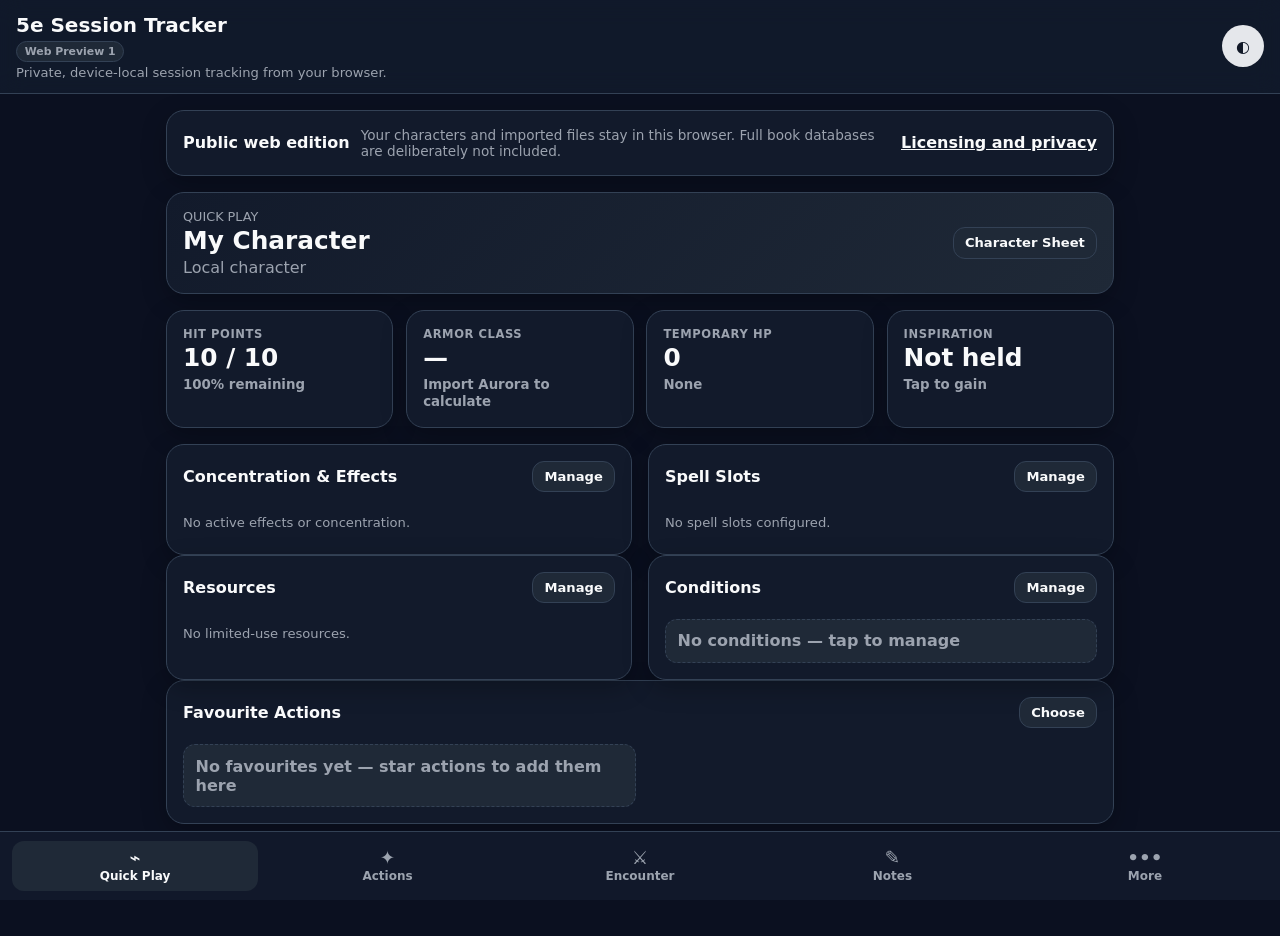
==== index.html @ b3c91546 "First Commit" ====
<!doctype html>
<html lang="en">
<head>
  <meta charset="utf-8" />
  <meta name="viewport" content="width=device-width, initial-scale=1, viewport-fit=cover" />
  <meta name="theme-color" content="#111827" />
  <meta name="robots" content="noindex, nofollow, noarchive" />
  <meta name="googlebot" content="noindex, nofollow, noarchive" />
  <meta name="apple-mobile-web-app-capable" content="yes" />
  <meta name="apple-mobile-web-app-status-bar-style" content="black-translucent" />
  <meta name="apple-mobile-web-app-title" content="5e Tracker" />
  <title>5e Session Tracker — Web Edition</title>
  <link rel="manifest" href="manifest.webmanifest" />
  <link rel="icon" href="icon.svg" type="image/svg+xml" />
  <link rel="apple-touch-icon" href="icon-180.png" />
  <link rel="stylesheet" href="styles.css" />
</head>
<body>
  <header class="app-header">
    <div>
      <h1>5e Session Tracker</h1>
      <div id="appVersionBadge" class="app-version-badge">Web Preview 1</div>
      <p class="sub">Private, device-local session tracking from your browser.</p>
    </div>
    <button id="themeBtn" class="icon-btn" aria-label="Toggle theme">◐</button>
  </header>

  <main>
    <section class="card public-edition-notice">
      <strong>Public web edition</strong>
      <span>Your characters and imported files stay in this browser. Full book databases are deliberately not included.</span>
      <a href="LEGAL.html">Licensing and privacy</a>
    </section>
    <div id="quickPlayPage" class="app-page">
      <section class="card quick-play-hero">
        <div>
          <div class="muted small">QUICK PLAY</div>
          <h2 id="quickPlayName">Character</h2>
          <div id="quickPlayMeta" class="muted"></div>
        </div>
        <button id="quickPlayCharacterBtn" class="secondary small-btn" type="button">Character Sheet</button>
      </section>

      <section class="quick-play-vitals">
        <button id="quickPlayHp" class="card quick-play-tile" type="button"></button>
        <button id="quickPlayAc" class="card quick-play-tile" type="button"></button>
        <button id="quickPlayTempHp" class="card quick-play-tile" type="button"></button>
        <button id="quickPlayInspiration" class="card quick-play-tile" type="button"></button>
      </section>

      <section class="grid two quick-play-grid">
        <article class="card quick-play-panel">
          <div class="card-head"><h2>Concentration & Effects</h2><button class="secondary small-btn" data-quick-tab="effects" type="button">Manage</button></div>
          <div id="quickPlayEffects"></div>
        </article>
        <article class="card quick-play-panel">
          <div class="card-head"><h2>Spell Slots</h2><button class="secondary small-btn" data-quick-tab="character" type="button">Manage</button></div>
          <div id="quickPlaySlots" class="quick-play-slot-list"></div>
        </article>
      </section>

      <section class="grid two quick-play-grid">
        <article class="card quick-play-panel">
          <div class="card-head"><h2>Resources</h2><button class="secondary small-btn" data-quick-tab="character" type="button">Manage</button></div>
          <div id="quickPlayResources" class="quick-play-list"></div>
        </article>
        <article class="card quick-play-panel">
          <div class="card-head"><h2>Conditions</h2><button class="secondary small-btn" data-quick-tab="effects" type="button">Manage</button></div>
          <div id="quickPlayConditions" class="quick-play-list"></div>
        </article>
      </section>

      <section class="card quick-play-panel">
        <div class="card-head"><h2>Favourite Actions</h2><button class="secondary small-btn" data-quick-tab="actions" type="button">Choose</button></div>
        <div id="quickPlayFavourites" class="quick-play-favourites"></div>
      </section>
    </div>

    <div id="characterPage" class="app-page hidden">
    <section class="card character-bar">
      <div class="row gap">
        <select id="characterSelect" aria-label="Character"></select>
        <button id="newCharacterBtn">+ Character</button>
        <button id="renameCharacterBtn" class="secondary">Rename</button>
        <button id="deleteCharacterBtn" class="danger ghost">Delete</button>
        <label class="button-like secondary">
          Import Aurora
          <input id="auroraImportInput" type="file" accept=".dnd5e,application/xml,text/xml" hidden />
        </label>
      </div>
    </section>

    <section id="auroraProfileCard" class="card hidden">
      <div class="card-head aurora-card-head">
        <div>
          <h2>Aurora Character</h2>
          <div id="auroraImportMeta" class="muted small"></div>
        </div>
        <div class="row gap wrap aurora-sync-actions">
          <span class="pill">Imported</span>
          <button id="saveAuroraBtn" type="button" class="primary small-btn">Save to Aurora</button>
        </div>
      </div>
      <div id="auroraSummary" class="aurora-summary"></div>
      <details class="aurora-details">
        <summary>Abilities & Spellcasting</summary>
        <div id="auroraAbilities" class="ability-grid top-space"></div>
        <div id="auroraSpellcasting" class="top-space"></div>
      </details>
      <details class="aurora-details">
        <summary>Spell Preparation</summary>
        <div class="row gap wrap top-space preparation-toolbar">
          <div id="preparedSpellMeta" class="muted small grow"></div>
          <button id="resetPreparedBtn" type="button" class="secondary small-btn">Reset to Aurora</button>
        </div>
        <div id="auroraSpells" class="spell-list top-space"></div>
      </details>
    </section>

    <section class="grid two">
      <article class="card">
        <div class="card-head">
          <h2>Hit Points</h2>
          <span id="hpPercent" class="pill"></span>
        </div>
        <div class="hp-display">
          <button class="big-step danger" data-hp="-1">−</button>
          <div>
            <div class="big-number"><span id="currentHp">0</span><span class="slash">/</span><span id="maxHp">0</span></div>
            <div class="muted">Current / Maximum</div>
          </div>
          <button class="big-step heal" data-hp="1">+</button>
        </div>

        <div class="row gap wrap">
          <label class="field compact">
            <span>Change</span>
            <input id="hpDelta" type="number" inputmode="numeric" value="1" min="0" />
          </label>
          <button id="damageBtn" class="danger">Damage</button>
          <button id="healBtn" class="heal">Heal</button>
        </div>

        <div class="row gap wrap top-space">
          <label class="field">
            <span>Max HP</span>
            <input id="maxHpInput" type="number" inputmode="numeric" min="1" />
          </label>
          <label class="field">
            <span>Temp HP</span>
            <input id="tempHpInput" type="number" inputmode="numeric" min="0" />
          </label>
        </div>
      </article>

      <article class="card">
        <div class="card-head">
          <h2>Quick Status</h2>
        </div>
        <div id="characterArmorClass" class="live-ac-card"></div>
        <label class="toggle-row top-space">
          <span>Inspiration</span>
          <input id="inspiration" type="checkbox" />
        </label>
        <div id="characterEffectsSummary" class="compact-effects-summary top-space"></div>

        <div class="death-saves">
          <div>
            <strong>Death Saves</strong>
            <div class="muted small">Tap circles to toggle</div>
          </div>
          <div class="save-line">
            <span>Success</span>
            <div id="deathSuccesses" class="dots"></div>
          </div>
          <div class="save-line">
            <span>Failure</span>
            <div id="deathFailures" class="dots"></div>
          </div>
          <button id="resetDeathBtn" class="secondary full">Reset Death Saves</button>
        </div>
      </article>
    </section>

    <section class="card">
      <div class="card-head">
        <h2>Spell Slots</h2>
        <button id="resetSlotsBtn" class="secondary small-btn">Restore All</button>
      </div>
      <div id="spellSlots" class="slot-grid"></div>
    </section>

    <section class="grid two">
      <article class="card">
        <div class="card-head">
          <h2>Hit Dice</h2>
          <button id="addHitDieBtn" class="secondary small-btn">+ Die Type</button>
        </div>
        <div id="hitDiceList" class="stack"></div>
      </article>

      <article class="card">
        <div class="card-head">
          <div>
            <h2>Currency</h2>
            <div id="currencySyncStatus" class="muted small"></div>
          </div>
          <button id="resetCurrencyBtn" type="button" class="secondary small-btn hidden">Reset to Aurora</button>
        </div>
        <div class="currency-grid">
          <label class="field"><span>CP</span><input data-currency="cp" type="number" inputmode="numeric" /></label>
          <label class="field"><span>SP</span><input data-currency="sp" type="number" inputmode="numeric" /></label>
          <label class="field"><span>EP</span><input data-currency="ep" type="number" inputmode="numeric" /></label>
          <label class="field"><span>GP</span><input data-currency="gp" type="number" inputmode="numeric" /></label>
          <label class="field"><span>PP</span><input data-currency="pp" type="number" inputmode="numeric" /></label>
        </div>
      </article>
    </section>

    <section class="card">
      <div class="card-head">
        <h2>Resources</h2>
        <button id="addResourceBtn" class="secondary small-btn">+ Resource</button>
      </div>
      <div id="resourceList" class="stack"></div>
    </section>

    <section class="card">
      <div class="card-head">
        <h2>Rest</h2>
      </div>
      <div class="row gap wrap">
        <button id="shortRestBtn" class="secondary grow">Short Rest</button>
        <button id="longRestBtn" class="primary grow">Long Rest</button>
      </div>
      <p class="muted small top-space">Uses 2024 rest rules. Short Rest restores eligible features and Warlock Pact Magic slots; Long Rest restores HP, Hit Dice, spell slots, and rest-based resources.</p>
    </section>
    </div>



    <div id="actionsPage" class="app-page hidden">
      <section class="card actions-overview-card">
        <div class="card-head actions-page-head">
          <div>
            <h2>Possible Actions</h2>
            <div id="actionsCharacterMeta" class="muted small"></div>
          </div>
          <div class="actions-counts">
            <span id="actionsActionCount" class="pill">0 Actions</span>
            <span id="actionsBonusCount" class="pill">0 Bonus</span>
            <span id="actionsReactionCount" class="pill">0 Reactions</span>
          </div>
        </div>
        <div id="actionsTurnContext" class="actions-turn-context hidden"></div>
        <div id="actionsArmorClass" class="live-ac-strip top-space"></div>
        <div id="actionsEffectsSummary" class="compact-effects-summary top-space"></div>
        <p class="muted small top-space">Character-specific options are shown first. Tap anything for details.</p>
      </section>
      <div id="actionsList" class="actions-sections"></div>
    </div>


    <div id="effectsPage" class="app-page hidden">
      <section class="card effects-overview-card">
        <div class="card-head effects-page-head">
          <div>
            <h2>Conditions & Active Effects</h2>
            <div id="effectsCharacterMeta" class="muted small"></div>
          </div>
          <div class="row gap wrap">
            <button id="addConditionBtn" class="primary small-btn" type="button">+ Condition</button>
            <button id="addCustomEffectBtn" class="secondary small-btn" type="button">+ Custom Effect</button>
          </div>
        </div>
        <div id="effectsArmorClass" class="live-ac-strip"></div>
        <div class="effects-summary-row top-space">
          <span id="effectsConditionCount" class="pill">0 conditions</span>
          <span id="effectsActiveCount" class="pill">0 effects</span>
          <span id="effectsConcentration" class="pill">No concentration</span>
        </div>
        <p class="muted small top-space">Supported spells and free casts can add effects automatically. Encounter turns can expire short timed effects such as Shield.</p>
      </section>

      <section class="card">
        <div class="card-head"><h2>Conditions</h2><span class="muted small">Tap for rules</span></div>
        <div id="conditionsList" class="effects-list"></div>
      </section>

      <section class="card">
        <div class="card-head"><h2>Active Effects & Buffs</h2><span class="muted small">Concentration, spell effects and custom reminders</span></div>
        <div id="activeEffectsList" class="effects-list"></div>
      </section>
    </div>

    <div id="inventoryPage" class="app-page hidden">
      <section class="card">
        <div class="card-head inventory-page-head">
          <div>
            <h2>Inventory</h2>
            <div id="inventoryCharacterMeta" class="muted small"></div>
          </div>
          <div class="row gap wrap">
            <button id="addInventoryItemBtn" class="primary small-btn" type="button">+ Add Item</button>
            <button id="resetInventoryBtn" class="secondary small-btn" type="button">Reset to Aurora</button>
            <button id="inventorySaveAuroraBtn" class="primary small-btn" type="button">Save to Aurora</button>
          </div>
        </div>
        <div class="inventory-toolbar">
          <label class="field grow">
            <span>Search carried items</span>
            <input id="inventoryFilter" type="search" placeholder="Search inventory..." autocomplete="off" />
          </label>
          <label class="field inventory-sort-field">
            <span>Sort</span>
            <select id="inventorySort">
              <option value="category">Category</option>
              <option value="name">Name</option>
              <option value="equipped">Equipped first</option>
            </select>
          </label>
        </div>
        <div class="inventory-summary top-space">
          <span id="inventoryItemCount" class="pill">0 items</span>
          <span id="inventoryWeight" class="pill">0 lb.</span>
          <span id="inventoryAttunement" class="pill">Attuned 0 / 3</span>
          <span id="inventorySyncStatus" class="muted small"></span>
        </div>
      </section>

      <section class="card">
        <div id="inventoryList" class="inventory-list"></div>
      </section>
    </div>


    <div id="companionsPage" class="app-page hidden">
      <section class="card">
        <div class="card-head companion-page-head">
          <div>
            <h2>Companions & Minions</h2>
            <div id="companionOwnerMeta" class="muted small"></div>
          </div>
          <button id="addCompanionBtn" class="primary small-btn" type="button">+ Add Companion</button>
        </div>
        <div id="companionSuggestions" class="companion-suggestions top-space"></div>
      </section>

      <section class="card">
        <div class="card-head">
          <div>
            <h2>Active Companions</h2>
            <div class="muted small">HP is tracked directly because these creatures belong to you.</div>
          </div>
          <span id="companionCount" class="pill">0</span>
        </div>
        <div id="companionList" class="companion-list"></div>
      </section>
    </div>


    <div id="notesPage" class="app-page hidden">
      <section class="card">
        <div class="card-head notes-page-head">
          <div>
            <h2>Character Notes</h2>
            <div id="notesCharacterMeta" class="muted small"></div>
          </div>
          <div class="row gap wrap">
            <button id="addJournalNoteBtn" class="primary small-btn" type="button">+ Add Note</button>
            <button id="resetJournalNotesBtn" class="secondary small-btn" type="button">Reset to Aurora</button>
            <button id="notesSaveAuroraBtn" class="primary small-btn" type="button">Save to Aurora</button>
          </div>
        </div>
        <div class="notes-toolbar top-space">
          <label class="field grow">
            <span>Search notes</span>
            <input id="journalNoteSearch" type="search" placeholder="Person, location, clue, tag..." autocomplete="off" />
          </label>
          <label class="field notes-filter-field">
            <span>Show</span>
            <select id="journalNoteFilter">
              <option value="all">All notes</option>
              <option value="identity">People / Identities</option>
              <option value="impersonate">Can Impersonate</option>
              <option value="npc">NPCs</option>
              <option value="location">Locations</option>
              <option value="quest">Quests</option>
              <option value="clue">Clues</option>
              <option value="general">General</option>
            </select>
          </label>
        </div>
        <div class="notes-summary top-space">
          <span id="journalNoteCount" class="pill">0 notes</span>
          <span id="identityNoteCount" class="pill">0 identities</span>
          <span id="impersonationNoteCount" class="pill">0 impersonations</span>
          <span id="notesSyncStatus" class="muted small"></span>
        </div>
      </section>

      <section class="card">
        <div id="journalNotesList" class="journal-notes-list"></div>
      </section>
    </div>

    <div id="encounterPage" class="app-page hidden">

        <section class="card" id="encounterRosterPickerCard">
          <div class="card-head">
            <div>
              <h2>Add Combatant</h2>
              <p class="muted small">Choose one of your imported Aurora characters or created companions.</p>
            </div>
          </div>
          <div class="row gap wrap encounter-picker-row">
            <select id="encounterRosterSelect" class="grow">
              <option value="">Select character or companion…</option>
            </select>
            <button id="encounterRosterAddBtn" type="button">Add</button>
          </div>
          <p id="encounterRosterHint" class="muted small top-space"></p>
        </section>

      <section class="card encounter-toolbar">
        <div class="encounter-topline">
          <div>
            <div class="muted small">ROUND</div>
            <div id="encounterRound" class="round-number">1</div>
          </div>
          <div class="encounter-current grow">
            <div class="muted small">CURRENT TURN</div>
            <div id="encounterCurrentName" class="current-turn-name">No combatants</div>
          </div>
        </div>

        <div class="row gap wrap top-space">
          <button id="previousTurnBtn" class="secondary grow">← Previous</button>
          <button id="nextTurnBtn" class="grow">Next Turn →</button>
        </div>

        <div class="row gap wrap top-space">
          <button id="addCombatantBtn" class="secondary grow">+ Manual Combatant</button>
          <button id="restartEncounterBtn" class="secondary">Restart Round</button>
          <button id="clearEncounterBtn" class="danger ghost">Clear</button>
        </div>
      </section>

      <section class="card">
        <div class="card-head">
          <div>
            <h2>Initiative</h2>
            <div class="muted small">Player view — tracks initiative and observed damage, not hidden HP.</div>
          </div>
          <span id="combatantCount" class="pill">0</span>
        </div>
        <div id="encounterList" class="encounter-list"></div>
      </section>
    </div>
  </main>

  <nav class="bottom-nav" aria-label="App sections">
    <button id="quickPlayTabBtn" class="nav-tab active" type="button">
      <span class="nav-icon">⌁</span>
      <span>Quick Play</span>
    </button>

    <button id="actionsTabBtn" class="nav-tab" type="button">
      <span class="nav-icon">✦</span>
      <span>Actions</span>
    </button>
    <button id="encounterTabBtn" class="nav-tab" type="button">
      <span class="nav-icon">⚔</span>
      <span>Encounter</span>
    </button>
    <button id="notesTabBtn" class="nav-tab" type="button">
      <span class="nav-icon">✎</span>
      <span>Notes</span>
    </button>
    <button id="moreTabBtn" class="nav-tab" type="button" aria-haspopup="dialog">
      <span class="nav-icon">•••</span>
      <span>More</span>
      <span id="moreTabBadge" class="nav-badge hidden"></span>
    </button>
  </nav>

  <dialog id="moreMenuDialog" class="more-menu-dialog">
    <div class="more-menu-head"><div><h3>More</h3><div class="muted small">Character tools and supporting pages</div></div><button id="closeMoreMenuBtn" class="secondary" type="button">Close</button></div>
    <div class="more-menu-grid top-space">
      <button class="more-menu-item" data-more-tab="character" type="button"><span class="more-menu-icon">◈</span><span><strong>Character</strong><small>HP, slots, resources and rests</small></span></button>
      <button class="more-menu-item" data-more-tab="effects" type="button"><span class="more-menu-icon">◎</span><span><strong>Effects</strong><small id="moreEffectsMeta">Conditions and active effects</small></span></button>
      <button class="more-menu-item" data-more-tab="inventory" type="button"><span class="more-menu-icon">▣</span><span><strong>Inventory</strong><small>Equipment and Aurora items</small></span></button>
      <button class="more-menu-item" data-more-tab="companions" type="button"><span class="more-menu-icon">◆</span><span><strong>Companions</strong><small id="moreCompanionsMeta">Familiars, minions and pets</small></span></button>
    </div>
  </dialog>


  <dialog id="addItemDialog" class="inventory-dialog">
    <div class="inventory-dialog-head">
      <div>
        <h3>Add Item</h3>
        <div class="muted small">The public edition does not bundle the full equipment catalogue. Imported character items remain available.</div>
      </div>
      <button id="closeAddItemBtn" class="secondary" type="button">Close</button>
    </div>
    <label class="field top-space">
      <span>Search</span>
      <input id="addItemSearch" type="search" placeholder="Dagger, potion, bag of holding..." autocomplete="off" />
    </label>
    <div class="row gap wrap top-space">
      <label class="field compact"><span>Quantity</span><input id="addItemQuantity" type="number" min="1" max="99" value="1" /></label>
      <label class="field"><span>Type</span><select id="addItemTypeFilter"><option value="all">All</option><option value="Weapon">Weapons</option><option value="Armor">Armor</option><option value="Item">Gear</option><option value="Magic Item">Magic Items</option></select></label>
    </div>
    <div id="addItemResults" class="item-search-results top-space"></div>
  </dialog>

  <dialog id="itemDetailDialog" class="inventory-detail-dialog">
    <div class="inventory-dialog-head">
      <div>
        <h3 id="itemDetailName">Item</h3>
        <div id="itemDetailSource" class="muted small"></div>
      </div>
      <button id="closeItemDetailBtn" class="secondary" type="button">Close</button>
    </div>
    <div id="itemDetailMeta" class="spell-meta"></div>
    <div id="itemDetailDescription" class="resource-description"></div>
    <div id="itemDetailMods" class="top-space"></div>
  </dialog>

  <dialog id="manageItemDialog" class="inventory-dialog">
    <div class="inventory-dialog-head">
      <div>
        <h3 id="manageItemName">Manage Item</h3>
        <div id="manageItemSub" class="muted small"></div>
      </div>
      <button id="closeManageItemBtn" class="secondary" type="button">Close</button>
    </div>
    <div class="row gap wrap top-space">
      <button id="viewManagedItemBtn" class="secondary grow" type="button">View Description</button>
      <button id="duplicateManagedItemBtn" class="secondary grow" type="button">+1 Quantity</button>
      <button id="removeManagedItemBtn" class="danger ghost grow" type="button">Remove One</button>
    </div>
    <div class="grid two top-space">
      <label class="field"><span>Equipped</span><select id="manageItemEquipped"><option value="false">Carried</option><option value="true">Equipped</option></select></label>
      <label class="field"><span>Equipment location</span><select id="manageItemLocation"><option value="">Automatic</option><option>Armor</option><option>Primary Hand</option><option>Secondary Hand</option><option>Head</option><option>Neck</option><option>Shoulders</option><option>Feet</option><option>Hands</option><option>Waist</option><option>Finger</option><option>Worn</option></select></label>
    </div>
    <label id="manageAttunedRow" class="toggle-row top-space">
      <span>Attuned <span class="muted small">(app tracking)</span></span>
      <input id="manageItemAttuned" type="checkbox" />
    </label>
    <label id="manageChargesRow" class="field top-space hidden"><span>Charges remaining <span id="manageChargesMax"></span></span><input id="manageItemCharges" type="number" min="0" /></label>
    <label class="field top-space"><span>Notes</span><textarea id="manageItemNotes" rows="3" placeholder="Session notes for this item..."></textarea></label>
    <div id="manageItemMods" class="top-space"></div>
    <button id="saveManagedItemBtn" class="primary full top-space" type="button">Save Changes</button>
  </dialog>

  <dialog id="resourceDialog">
    <form method="dialog" id="resourceForm">
      <h3>Add Resource</h3>
      <label class="field"><span>Name</span><input id="resourceName" required placeholder="Arcane Jolt" /></label>
      <label class="field"><span>Maximum</span><input id="resourceMax" type="number" min="1" value="1" required /></label>
      <label class="field">
        <span>Resets</span>
        <select id="resourceReset">
          <option value="long">Long Rest</option>
          <option value="short">Short Rest</option>
          <option value="manual">Manual Only</option>
        </select>
      </label>
      <div class="row gap">
        <button id="cancelResourceBtn" type="button" class="secondary">Cancel</button>
        <button value="default" id="saveResourceBtn">Add</button>
      </div>
    </form>
  </dialog>

  <dialog id="hitDieDialog">
    <form method="dialog" id="hitDieForm">
      <h3>Add Hit Die Type</h3>
      <label class="field">
        <span>Die</span>
        <select id="hitDieType">
          <option>d6</option><option>d8</option><option>d10</option><option>d12</option>
        </select>
      </label>
      <label class="field"><span>Maximum</span><input id="hitDieMax" type="number" min="1" value="1" required /></label>
      <div class="row gap">
        <button id="cancelHitDieBtn" type="button" class="secondary">Cancel</button>
        <button value="default" id="saveHitDieBtn">Add</button>
      </div>
    </form>
  </dialog>



  <dialog id="addCompanionDialog" class="companion-dialog">
    <div class="companion-dialog-head">
      <div>
        <h3>Add Companion</h3>
        <div class="muted small">Create a custom companion or minion. Official creature databases are not bundled.</div>
      </div>
      <button id="closeAddCompanionBtn" class="secondary" type="button">Close</button>
    </div>
    <label class="field top-space">
      <span>Preset</span>
      <select id="companionPresetType">
        <option value="custom">Custom Companion / Minion</option>
      </select>
    </label>
    <label id="companionFormRow" class="field top-space">
      <span>Form</span>
      <select id="companionForm"></select>
    </label>
    <label id="companionSpiritRow" class="field top-space">
      <span id="companionSpiritLabel">Spirit type</span>
      <select id="companionSpiritType"><option>Celestial</option><option>Fey</option><option>Fiend</option></select>
      <small id="companionSpiritHint" class="muted"></small>
    </label>
    <label id="companionSummonLevelRow" class="field top-space hidden">
      <span>Spell slot level</span>
      <input id="companionSummonLevel" type="number" min="2" max="9" value="2" />
    </label>

    <label id="companionDamageTypeRow" class="field top-space hidden">
      <span>Draconic Essence</span>
      <select id="companionDamageType">
        <option>Acid</option>
        <option>Cold</option>
        <option>Fire</option>
        <option>Lightning</option>
        <option>Poison</option>
      </select>
      <small class="muted">Sets the Drake Companion's damage immunity and Infused Strikes damage type.</small>
    </label>
    <label class="field top-space">
      <span>Name</span>
      <input id="companionName" placeholder="Leave blank to use the form name" />
    </label>
    <div id="customCompanionFields" class="hidden">
      <div class="grid two top-space">
        <label class="field"><span>Maximum HP</span><input id="customCompanionHp" type="number" min="1" value="10" /></label>
        <label class="field"><span>Armor Class</span><input id="customCompanionAc" type="number" min="0" value="10" /></label>
      </div>
      <div class="grid two top-space">
        <label class="field"><span>Speed</span><input id="customCompanionSpeed" placeholder="30 ft." /></label>
        <label class="field"><span>Creature type</span><input id="customCompanionType" placeholder="Beast, Construct..." /></label>
      </div>
    </div>
    <section id="companionCreatePreview" class="companion-create-preview top-space">
      <div class="companion-preview-head">
        <div>
          <strong id="companionCreatePreviewName">Stat block preview</strong>
          <div id="companionCreatePreviewSource" class="muted small"></div>
        </div>
      </div>
      <div id="companionCreatePreviewMeta" class="spell-meta top-space"></div>
      <div id="companionCreatePreviewScaling" class="companion-owner-scaling top-space"></div>
      <div id="companionCreatePreviewBlock" class="companion-stat-block top-space"></div>
    </section>
    <label class="field top-space"><span>Notes</span><textarea id="companionCreateNotes" rows="3" placeholder="Appearance, commands, equipment, etc."></textarea></label>
    <button id="createCompanionBtn" class="primary full top-space" type="button">Create Companion</button>
  </dialog>

  <dialog id="companionDetailDialog" class="companion-detail-dialog">
    <div class="companion-dialog-head">
      <div>
        <h3 id="companionDetailName">Companion</h3>
        <div id="companionDetailSource" class="muted small"></div>
      </div>
      <button id="closeCompanionDetailBtn" class="secondary" type="button">Close</button>
    </div>
    <div id="companionDetailMeta" class="spell-meta"></div>
    <div id="companionOwnerScaling" class="companion-owner-scaling top-space"></div>
    <div id="companionStatBlock" class="companion-stat-block top-space"></div>
  </dialog>



  <dialog id="journalNoteDialog" class="journal-note-dialog">
    <div class="journal-note-dialog-head">
      <div>
        <h3 id="journalNoteDialogTitle">Add Note</h3>
        <div class="muted small">Saved with this character and embedded in its Aurora file when you use Save to Aurora.</div>
      </div>
      <button id="closeJournalNoteDialogBtn" class="secondary" type="button">Close</button>
    </div>
    <div class="grid two top-space">
      <label class="field">
        <span>Type</span>
        <select id="journalNoteType">
          <option value="identity">Person / Identity</option>
          <option value="npc">NPC</option>
          <option value="location">Location</option>
          <option value="quest">Quest</option>
          <option value="clue">Clue</option>
          <option value="general">General</option>
        </select>
      </label>
      <label class="field">
        <span>Name / Title</span>
        <input id="journalNoteTitle" placeholder="Lord Harren Vale" />
      </label>
    </div>
    <label class="field top-space">
      <span>Tags</span>
      <input id="journalNoteTags" placeholder="Sharn, ally, House Cannith" />
      <small class="muted">Separate tags with commas.</small>
    </label>
    <label class="toggle-row top-space note-pin-row">
      <span>Pin this note</span>
      <input id="journalNotePinned" type="checkbox" />
    </label>
    <div id="identityNoteFields" class="identity-note-fields top-space">
      <label class="toggle-row">
        <span>Can impersonate</span>
        <input id="journalNoteCanImpersonate" type="checkbox" />
      </label>
      <label class="field top-space">
        <span>Appearance</span>
        <textarea id="journalNoteAppearance" rows="3" placeholder="Height, build, clothing, distinctive features..."></textarea>
      </label>
      <label class="field top-space">
        <span>Voice / Mannerisms</span>
        <textarea id="journalNoteVoice" rows="3" placeholder="Accent, speech pattern, habits, posture..."></textarea>
      </label>
    </div>
    <label class="field top-space">
      <span>Notes</span>
      <textarea id="journalNoteBody" rows="6" placeholder="What you know, where you met them, secrets, clues, quest details..."></textarea>
    </label>
    <button id="saveJournalNoteBtn" class="primary full top-space" type="button">Save Note</button>
  </dialog>

  <dialog id="combatantDialog">
    <form method="dialog" id="combatantForm">
      <h3>Add Combatant</h3>
      <label class="field"><span>Name</span><input id="combatantName" required placeholder="Goblin 1" /></label>
      <label class="field"><span>Initiative</span><input id="combatantInitiative" type="number" inputmode="numeric" value="10" required /></label>
      <label class="field">
        <span>Type</span>
        <select id="combatantType">
          <option value="enemy">Enemy</option>
          <option value="ally">Ally</option>
          <option value="neutral">Neutral</option>
        </select>
      </label>
      <div class="row gap">
        <button id="cancelCombatantBtn" type="button" class="secondary">Cancel</button>
        <button value="default">Add</button>
      </div>
    </form>
  </dialog>

  <dialog id="combatantDetailDialog" class="combatant-detail-dialog">
    <div class="combatant-dialog-head">
      <div>
        <h3 id="combatantDetailName">Combatant</h3>
        <div id="combatantDetailSub" class="muted small"></div>
      </div>
      <button id="closeCombatantDetailBtn" class="secondary" type="button">Close</button>
    </div>

    <div class="damage-total-panel">
      <div id="combatantDamageLabel" class="muted small">OBSERVED DAMAGE TAKEN</div>
      <div id="combatantDamageTotal" class="damage-total">0</div>
    </div>

    <div class="row gap wrap top-space">
      <label class="field compact grow">
        <span id="combatantDamageInputLabel">Damage</span>
        <input id="combatantDamageInput" type="number" inputmode="numeric" min="1" value="1" />
      </label>
      <button id="addCombatantDamageBtn" class="danger grow" type="button">Add Damage</button>
      <button id="healCombatantCompanionBtn" class="heal grow hidden" type="button">Heal</button>
      <button id="undoCombatantDamageBtn" class="secondary" type="button">Undo Last</button>
    </div>

    <div class="grid two top-space">
      <label class="field">
        <span>Initiative</span>
        <input id="editCombatantInitiative" type="number" inputmode="numeric" />
      </label>
      <label class="field">
        <span>Status</span>
        <select id="combatantStatus">
          <option value="normal">Normal</option>
          <option value="bloodied">Bloodied</option>
          <option value="down">Down</option>
          <option value="defeated">Defeated</option>
        </select>
      </label>
    </div>

    <div class="top-space">
      <strong>Conditions</strong>
      <div id="combatantConditions" class="condition-grid top-space"></div>
    </div>

    <label class="field top-space">
      <span>Concentration / ongoing effect</span>
      <input id="combatantConcentration" placeholder="e.g. Bless" />
    </label>

    <label class="field top-space">
      <span>Notes</span>
      <textarea id="combatantNotes" rows="3" placeholder="Observed AC, resistance, reaction used..."></textarea>
    </label>

    <div class="row gap wrap top-space">
      <button id="deleteCombatantBtn" class="danger ghost grow" type="button">Remove Combatant</button>
    </div>
  </dialog>



  <dialog id="conditionDialog" class="effects-dialog">
    <div class="effects-dialog-head">
      <div>
        <h3>Conditions</h3>
        <div class="muted small">Toggle the conditions currently affecting this character. Tap ? for a rules reminder.</div>
      </div>
      <button id="closeConditionDialogBtn" class="secondary" type="button">Close</button>
    </div>
    <div id="conditionPicker" class="condition-picker top-space"></div>
  </dialog>

  <dialog id="customEffectDialog" class="effects-dialog">
    <div class="effects-dialog-head">
      <div>
        <h3>Add Custom Effect</h3>
        <div class="muted small">For buffs, debuffs, magic-item effects, environmental effects or reminders the app cannot infer.</div>
      </div>
      <button id="closeCustomEffectDialogBtn" class="secondary" type="button">Close</button>
    </div>
    <div class="grid two top-space">
      <label class="field"><span>Name</span><input id="customEffectName" placeholder="Blessed by shrine" /></label>
      <label class="field"><span>Source</span><input id="customEffectSource" placeholder="Spell, item, DM ruling..." /></label>
    </div>
    <label class="field top-space"><span>Reminder / effect</span><textarea id="customEffectSummary" rows="4" placeholder="What should I remember while this is active?"></textarea></label>
    <div class="grid two top-space">
      <label class="field"><span>Duration</span>
        <select id="customEffectDuration">
          <option value="manual">Until removed</option>
          <option value="concentration">Concentration</option>
          <option value="start_next_turn">Until start of next turn</option>
          <option value="rounds">Rounds</option>
          <option value="short_rest">Until Short Rest</option>
          <option value="long_rest">Until Long Rest</option>
          <option value="permanent">Persistent</option>
        </select>
      </label>
      <label id="customEffectRoundsRow" class="field hidden"><span>Rounds</span><input id="customEffectRounds" type="number" min="1" max="999" value="10" /></label>
    </div>
    <div class="grid two top-space">
      <label class="field"><span>Armor Class modifier (optional)</span><input id="customEffectAcBonus" type="number" step="1" value="0" placeholder="e.g. 2 or -1" /></label>
      <div class="muted small custom-ac-hint">Use this for temporary buffs or penalties that directly change AC. The live AC display updates automatically.</div>
    </div>
    <div class="grid three top-space effect-counter-fields">
      <label class="field"><span>Counter label (optional)</span><input id="customEffectCounterLabel" placeholder="Charges" /></label>
      <label class="field"><span>Current</span><input id="customEffectCounterCurrent" type="number" min="0" /></label>
      <label class="field"><span>Maximum</span><input id="customEffectCounterMax" type="number" min="1" /></label>
    </div>
    <button id="saveCustomEffectBtn" class="primary full top-space" type="button">Add Effect</button>
  </dialog>

  <dialog id="effectDetailDialog" class="effect-detail-dialog">
    <div class="effects-dialog-head">
      <div>
        <h3 id="effectDetailName">Effect</h3>
        <div id="effectDetailSource" class="muted small"></div>
      </div>
      <button id="closeEffectDetailBtn" class="secondary" type="button">Close</button>
    </div>
    <div id="effectDetailMeta" class="spell-meta"></div>
    <div id="effectDetailDescription" class="effect-detail-description"></div>
    <button id="effectDetailEndBtn" class="danger ghost full top-space" type="button">End Effect</button>
  </dialog>

  <dialog id="resourceDetailsDialog" class="resource-details-dialog">
    <div class="resource-details-head">
      <div>
        <h3 id="resourceDetailsName">Resource</h3>
        <div id="resourceDetailsSource" class="muted small"></div>
      </div>
      <button id="resourceDetailsClose" class="secondary" type="button">Close</button>
    </div>
    <div id="resourceDetailsMeta" class="spell-meta"></div>
    <div id="resourceDetailsDescription" class="resource-description"></div>
  </dialog>


  <dialog id="actionDetailDialog" class="action-detail-dialog">
    <div class="action-detail-head">
      <div>
        <h3 id="actionDetailName">Action</h3>
        <div id="actionDetailSource" class="muted small"></div>
      </div>
      <button id="actionDetailClose" class="secondary" type="button">Close</button>
    </div>
    <div id="actionDetailMeta" class="spell-meta"></div>
    <div id="actionDetailDescription" class="action-detail-description"></div>
  </dialog>

  <dialog id="spellDialog" class="spell-dialog">
    <div class="spell-dialog-head">
      <div>
        <h3 id="spellDialogName">Spell</h3>
        <div id="spellDialogSource" class="muted small"></div>
      </div>
      <button id="spellDialogClose" class="secondary" type="button">Close</button>
    </div>
    <div id="spellDialogMeta" class="spell-meta"></div>
    <div id="spellDialogDescription" class="spell-description"></div>
    <div id="spellUseControls" class="spell-use-controls top-space hidden">
      <div id="spellUseHint" class="muted small"></div>
      <div class="row gap wrap top-space">
        <button id="spellUseFreeBtn" class="primary grow hidden" type="button">Use Free Cast</button>
        <button id="spellCastSlotBtn" class="secondary grow" type="button">Cast / Use</button>
      </div>
    </div>
  </dialog>

  <script src="rest-rules.js"></script>
  <script src="public-data.js"></script>
  <script src="effects-rules.js"></script>
  <script src="armor-class.js"></script>
  <script src="app.js"></script>
</body>
</html>
---- styles.css ----
:root{
  --bg:#f3f4f6;
  --card:#ffffff;
  --text:#111827;
  --muted:#6b7280;
  --border:#d1d5db;
  --primary:#1f2937;
  --primaryText:#fff;
  --danger:#b91c1c;
  --heal:#047857;
  --soft:#e5e7eb;
  --shadow:0 8px 24px rgba(0,0,0,.08);
}
:root[data-theme="dark"]{
  --bg:#0b1020;
  --card:#121a2b;
  --text:#f9fafb;
  --muted:#9ca3af;
  --border:#334155;
  --primary:#e5e7eb;
  --primaryText:#111827;
  --danger:#ef4444;
  --heal:#34d399;
  --soft:#1f2937;
  --shadow:0 8px 24px rgba(0,0,0,.25);
}
*{box-sizing:border-box}
.public-edition-notice{display:flex;align-items:center;gap:.7rem;flex-wrap:wrap;border-left:4px solid var(--heal)}
.public-edition-notice span{color:var(--muted);font-size:.85rem;flex:1;min-width:220px}
.public-edition-notice a{color:var(--text);font-weight:750}
body{
  margin:0;
  font-family:system-ui,-apple-system,BlinkMacSystemFont,"Segoe UI",sans-serif;
  background:var(--bg);
  color:var(--text);
  min-height:100vh;
}
button,input,select{font:inherit}
button,.button-like{
  border:1px solid transparent;
  border-radius:12px;
  padding:.72rem 1rem;
  background:var(--primary);
  color:var(--primaryText);
  cursor:pointer;
  font-weight:650;
}
button.secondary,.button-like.secondary{background:var(--soft);color:var(--text);border-color:var(--border)}
button.danger{background:var(--danger);color:#fff}
button.heal{background:var(--heal);color:#fff}
button.ghost{background:transparent;border-color:var(--border);color:var(--danger)}
button:active,.button-like:active{transform:translateY(1px)}
.app-header{
  position:sticky;top:0;z-index:10;
  display:flex;align-items:center;justify-content:space-between;
  padding:calc(.8rem + env(safe-area-inset-top)) 1rem .8rem;
  background:color-mix(in srgb,var(--card) 94%,transparent);
  backdrop-filter:blur(12px);
  border-bottom:1px solid var(--border);
}
h1{font-size:1.25rem;margin:0}
h2{font-size:1.05rem;margin:0}
h3{margin-top:0}
.sub{margin:.2rem 0 0;color:var(--muted);font-size:.82rem}
.icon-btn{width:42px;height:42px;padding:0;border-radius:50%}
main{width:min(980px,100%);margin:0 auto;padding:1rem 1rem 6rem}
.card{
  background:var(--card);
  border:1px solid var(--border);
  border-radius:18px;
  padding:1rem;
  box-shadow:var(--shadow);
  margin-bottom:1rem;
}
.card-head{display:flex;justify-content:space-between;align-items:center;gap:.75rem;margin-bottom:1rem}
.row{display:flex;align-items:center}
.gap{gap:.65rem}
.wrap{flex-wrap:wrap}
.grow{flex:1}
.full{width:100%}
.top-space{margin-top:.85rem}
.grid.two{display:grid;grid-template-columns:repeat(2,minmax(0,1fr));gap:1rem}
.grid.two>.card{margin-bottom:0}
.character-bar select{flex:1;min-width:160px}
select,input{
  width:100%;
  background:var(--card);
  color:var(--text);
  border:1px solid var(--border);
  border-radius:10px;
  padding:.68rem .75rem;
}
.field{display:flex;flex-direction:column;gap:.35rem;flex:1;min-width:110px}
.field.compact{max-width:130px}
.field span{font-size:.78rem;color:var(--muted);font-weight:650}
.hp-display{display:flex;align-items:center;justify-content:space-between;gap:1rem;margin:1.2rem 0}
.big-number{font-size:2.2rem;font-weight:800;text-align:center;letter-spacing:-.04em}
.slash{color:var(--muted);padding:0 .25rem}
.big-step{font-size:1.6rem;width:58px;height:58px;border-radius:18px;padding:0}
.pill{padding:.25rem .55rem;border-radius:999px;background:var(--soft);font-size:.75rem;font-weight:700}
.muted{color:var(--muted)}
.small{font-size:.8rem}
.toggle-row{display:flex;justify-content:space-between;align-items:center;padding:.8rem 0;border-bottom:1px solid var(--border)}
.toggle-row input{width:24px;height:24px}
.death-saves{display:grid;gap:.75rem;margin-top:1rem}
.save-line{display:flex;justify-content:space-between;align-items:center}
.dots{display:flex;gap:.4rem}
.dot{width:26px;height:26px;border:2px solid var(--border);border-radius:50%;background:transparent;padding:0}
.dot.active.success{background:var(--heal);border-color:var(--heal)}
.dot.active.failure{background:var(--danger);border-color:var(--danger)}
.slot-grid{display:grid;grid-template-columns:repeat(3,minmax(0,1fr));gap:.7rem}
.slot{
  border:1px solid var(--border);border-radius:14px;padding:.75rem;
  background:color-mix(in srgb,var(--card) 92%,var(--soft));
}
.slot-title{display:flex;justify-content:space-between;align-items:center;margin-bottom:.6rem}
.slot-controls{display:grid;grid-template-columns:42px 1fr 42px;gap:.45rem;align-items:center}
.slot-controls button{padding:.55rem 0}
.slot-count{text-align:center;font-weight:800}
.slot-max{margin-top:.5rem}
.slot-max input{padding:.45rem}
.stack{display:grid;gap:.65rem}
.resource,.hitdie{
  display:grid;grid-template-columns:1fr auto;gap:.65rem;align-items:center;
  border:1px solid var(--border);border-radius:14px;padding:.75rem;
}
.resource-main,.hitdie-main{min-width:0}
.resource-title,.hitdie-title{font-weight:750}
.counter{display:flex;align-items:center;gap:.35rem}
.counter button{width:38px;height:38px;padding:0}
.counter strong{min-width:46px;text-align:center}
.currency-grid{display:grid;grid-template-columns:repeat(5,1fr);gap:.6rem}
.small-btn{padding:.45rem .7rem;font-size:.82rem}
.button-like{display:inline-flex;align-items:center;justify-content:center}
dialog{
  border:none;border-radius:18px;padding:1.2rem;
  background:var(--card);color:var(--text);width:min(92vw,420px);
  box-shadow:var(--shadow)
}
dialog::backdrop{background:rgba(0,0,0,.45)}
dialog form{display:grid;gap:1rem}
@media (max-width:700px){
  .grid.two{grid-template-columns:1fr}
  .slot-grid{grid-template-columns:repeat(2,minmax(0,1fr))}
  .currency-grid{grid-template-columns:repeat(3,1fr)}
  .character-bar .row{align-items:stretch}
}
@media (max-width:420px){
  main{padding:.75rem .75rem 5rem}
  .card{padding:.85rem}
  .slot-grid{grid-template-columns:1fr}
  .currency-grid{grid-template-columns:repeat(2,1fr)}
  .character-bar .row{flex-direction:column}
}

.hidden{display:none!important}
.aurora-summary{
  display:grid;
  grid-template-columns:repeat(4,minmax(0,1fr));
  gap:.65rem;
}
.info-tile{
  border:1px solid var(--border);
  border-radius:14px;
  padding:.7rem;
  background:color-mix(in srgb,var(--card) 92%,var(--soft));
}
.info-tile .label{font-size:.72rem;color:var(--muted);font-weight:700}
.info-tile .value{font-weight:800;margin-top:.2rem;overflow-wrap:anywhere}
.aurora-details{border-top:1px solid var(--border);padding-top:.75rem;margin-top:.85rem}
.aurora-details summary{cursor:pointer;font-weight:750}
.ability-grid{display:grid;grid-template-columns:repeat(6,minmax(0,1fr));gap:.5rem}
.ability{
  text-align:center;border:1px solid var(--border);border-radius:12px;padding:.55rem;
}
.ability strong{display:block;font-size:1.05rem}
.spell-list{display:grid;gap:.45rem}
.spell-row{
  display:flex;justify-content:space-between;gap:.75rem;align-items:center;
  border:1px solid var(--border);border-radius:12px;padding:.6rem .7rem
}
.spell-tags{display:flex;gap:.35rem;flex-wrap:wrap;justify-content:flex-end}
.mini-tag{font-size:.68rem;padding:.18rem .4rem;border-radius:999px;background:var(--soft);color:var(--muted);font-weight:700}
@media (max-width:700px){
  .aurora-summary{grid-template-columns:repeat(2,minmax(0,1fr))}
  .ability-grid{grid-template-columns:repeat(3,minmax(0,1fr))}
}

.spell-row.clickable{cursor:pointer}
.spell-row.clickable:active{transform:translateY(1px)}
.spell-row.clickable:hover{background:color-mix(in srgb,var(--card) 88%,var(--soft))}
.spell-dialog{width:min(94vw,680px);max-height:86vh;overflow:auto}
.spell-dialog-head{display:flex;justify-content:space-between;align-items:flex-start;gap:1rem;margin-bottom:.8rem}
.spell-dialog-head h3{margin:0}
.spell-meta{display:flex;flex-wrap:wrap;gap:.4rem;margin-bottom:1rem}
.spell-description{line-height:1.5}
.spell-description p{margin:.65rem 0}
.spell-description .indent{margin-left:.8rem}

textarea{
  width:100%;
  resize:vertical;
  background:var(--card);
  color:var(--text);
  border:1px solid var(--border);
  border-radius:10px;
  padding:.68rem .75rem;
  font:inherit;
}
.bottom-nav{
  position:fixed;
  left:0;right:0;bottom:0;
  z-index:20;
  display:grid;
  grid-template-columns:repeat(3,1fr);
  gap:.4rem;
  padding:.55rem max(.75rem,env(safe-area-inset-right)) calc(.55rem + env(safe-area-inset-bottom)) max(.75rem,env(safe-area-inset-left));
  background:color-mix(in srgb,var(--card) 96%,transparent);
  border-top:1px solid var(--border);
  backdrop-filter:blur(14px);
}
.nav-tab{
  display:flex;
  flex-direction:column;
  align-items:center;
  justify-content:center;
  gap:.12rem;
  padding:.45rem .5rem;
  background:transparent;
  color:var(--muted);
  border-color:transparent;
  font-size:.75rem;
}
.nav-tab.active{
  background:var(--soft);
  color:var(--text);
}
.nav-icon{font-size:1.15rem;line-height:1}
.nav-tab{position:relative}
.nav-badge{position:absolute;top:.18rem;right:calc(50% - 1.45rem);min-width:1.05rem;height:1.05rem;padding:0 .25rem;border-radius:999px;background:var(--danger);color:white;font-size:.62rem;font-weight:900;display:grid;place-items:center}
.encounter-topline{
  display:flex;
  align-items:center;
  gap:1rem;
}
.round-number{
  font-size:2.4rem;
  font-weight:850;
  line-height:1;
  margin-top:.2rem;
}
.encounter-current{
  border-left:1px solid var(--border);
  padding-left:1rem;
  min-width:0;
}
.current-turn-name{
  font-size:1.25rem;
  font-weight:800;
  margin-top:.2rem;
  overflow-wrap:anywhere;
}
.encounter-list{display:grid;gap:.65rem}
.encounter-row{
  display:grid;
  grid-template-columns:58px 1fr auto;
  align-items:center;
  gap:.7rem;
  border:1px solid var(--border);
  border-radius:15px;
  padding:.7rem;
  background:color-mix(in srgb,var(--card) 94%,var(--soft));
  cursor:pointer;
}
.encounter-row.current{
  outline:2px solid var(--text);
  outline-offset:1px;
}
.initiative-badge{
  display:grid;
  place-items:center;
  min-height:50px;
  border-radius:12px;
  background:var(--soft);
  font-weight:850;
  font-size:1.15rem;
}
.combatant-main{min-width:0}
.combatant-name{
  font-weight:800;
  overflow-wrap:anywhere;
}
.combatant-meta{
  display:flex;
  gap:.35rem;
  flex-wrap:wrap;
  margin-top:.3rem;
}
.damage-readout{
  text-align:right;
  min-width:68px;
}
.damage-readout strong{
  display:block;
  font-size:1.25rem;
}
.turn-arrow{
  font-size:.8rem;
  font-weight:800;
  color:var(--muted);
}
.status-bloodied{font-weight:750}
.status-down,.status-defeated{font-weight:800}
.combatant-detail-dialog{
  width:min(94vw,620px);
  max-height:88vh;
  overflow:auto;
}
.combatant-dialog-head{
  display:flex;
  justify-content:space-between;
  align-items:flex-start;
  gap:1rem;
}
.combatant-dialog-head h3{margin:0}
.damage-total-panel{
  margin-top:1rem;
  border:1px solid var(--border);
  border-radius:16px;
  padding:1rem;
  text-align:center;
  background:color-mix(in srgb,var(--card) 92%,var(--soft));
}
.damage-total{
  font-size:2.5rem;
  font-weight:850;
  line-height:1.1;
  margin-top:.25rem;
}
.condition-grid{
  display:grid;
  grid-template-columns:repeat(3,minmax(0,1fr));
  gap:.45rem;
}
.condition-chip{
  display:flex;
  align-items:center;
  gap:.4rem;
  border:1px solid var(--border);
  border-radius:10px;
  padding:.5rem;
  font-size:.8rem;
}
.condition-chip input{
  width:18px;
  height:18px;
  flex:0 0 auto;
}
.empty-encounter{
  text-align:center;
  padding:2rem .7rem;
}
@media (max-width:520px){
  .encounter-row{grid-template-columns:50px 1fr auto;padding:.6rem}
  .condition-grid{grid-template-columns:repeat(2,minmax(0,1fr))}
}

.resource-title-row{
  display:flex;
  align-items:center;
  gap:.4rem;
  flex-wrap:wrap;
}
.auto-resource-badge{
  display:inline-flex;
  align-items:center;
  border-radius:999px;
  padding:.12rem .38rem;
  font-size:.62rem;
  font-weight:800;
  background:var(--soft);
  color:var(--muted);
}
.resource-note{
  margin-top:.15rem;
}

.app-version-badge{
  display:inline-flex;
  width:max-content;
  align-items:center;
  border:1px solid var(--border);
  border-radius:999px;
  padding:.18rem .48rem;
  margin-top:.25rem;
  font-size:.68rem;
  font-weight:800;
  color:var(--muted);
  background:var(--soft);
}
.floating-version{
  position:fixed;
  top:.5rem;
  right:.5rem;
  z-index:50;
  opacity:.85;
}

.freecast-resource{align-items:stretch}
.resource-open-button{
  appearance:none;border:0;background:transparent;color:inherit;text-align:left;
  cursor:pointer;padding:0;font:inherit
}
.resource-open-button:active{opacity:.8}
.freecast-action{
  display:flex;flex-direction:column;justify-content:center;align-items:flex-end;
  gap:.4rem;min-width:96px
}
.freecast-state{
  font-size:.78rem;font-weight:850;padding:.24rem .48rem;border-radius:999px;
  background:var(--soft)
}
.freecast-state.used{opacity:.65}
.freecast-use-btn{min-width:92px}
@media (max-width:520px){
  .freecast-resource{gap:.75rem}
  .freecast-action{min-width:88px}
  .freecast-use-btn{min-width:84px}
}

.resource-details-dialog{
  width:min(94vw,680px);
  max-height:86vh;
  overflow:auto;
}
.resource-details-head{
  display:flex;
  justify-content:space-between;
  align-items:flex-start;
  gap:1rem;
  margin-bottom:.8rem;
}
.resource-details-head h3{margin:0}
.resource-description{
  line-height:1.5;
}
.resource-description p{
  margin:.65rem 0;
}
.resource-description h4{
  margin:1rem 0 .35rem;
}
.resource-description ul,
.resource-description ol{
  padding-left:1.35rem;
}
.resource-description table{
  width:100%;
  border-collapse:collapse;
  margin:.8rem 0;
}
.resource-description td,
.resource-description th{
  border:1px solid var(--border);
  padding:.45rem;
  text-align:left;
}
.feature-resource-open{
  min-width:0;
}


/* v1.3.0 Aurora two-way sync */
.aurora-card-head{align-items:flex-start}
.aurora-sync-actions{justify-content:flex-end}
.preparation-toolbar{align-items:center}
.spell-row.preparation-row{gap:.75rem}
.spell-row.preparation-row .spell-main{min-width:0;flex:1}
.prepare-toggle{
  flex:0 0 auto;display:flex;align-items:center;justify-content:center;
  min-width:92px;min-height:38px;border-radius:10px
}
.prepare-toggle.prepared{font-weight:800}
.prepare-toggle.locked{opacity:.75;cursor:default}
.sync-dirty{font-weight:750}
#saveAuroraBtn:disabled,#resetPreparedBtn:disabled,#resetCurrencyBtn:disabled{opacity:.5}
@media (max-width:520px){
  .aurora-card-head{gap:.8rem}
  .aurora-sync-actions{width:100%;justify-content:flex-start}
  .spell-row.preparation-row{align-items:flex-start}
  .prepare-toggle{min-width:82px}
}

.spell-section-heading{
  display:flex;
  justify-content:space-between;
  align-items:center;
  gap:.75rem;
  margin:.9rem 0 .4rem;
  padding:.45rem .15rem;
  font-size:.82rem;
  font-weight:850;
  letter-spacing:.02em;
  border-bottom:1px solid var(--border);
}
.spell-section-heading:first-child{margin-top:.25rem}
.spell-section-heading.unprepared-heading{margin-top:1.15rem}


/* v1.4.0 Inventory & Items */
.inventory-page-head{align-items:flex-start}
.inventory-toolbar{display:flex;gap:.75rem;align-items:flex-end;flex-wrap:wrap}
.inventory-sort-field{max-width:190px}
.inventory-summary{display:flex;gap:.5rem;align-items:center;flex-wrap:wrap}
.inventory-list{display:grid;gap:.55rem}
.inventory-section-heading{font-size:.8rem;font-weight:850;color:var(--muted);padding:.75rem .15rem .25rem;border-bottom:1px solid var(--border)}
.inventory-section-heading:first-child{padding-top:.1rem}
.inventory-row{display:grid;grid-template-columns:1fr auto;align-items:center;gap:.7rem;border:1px solid var(--border);border-radius:14px;padding:.7rem}
.inventory-item-main{background:transparent;color:var(--text);border:0;padding:0;text-align:left;min-width:0;font-weight:inherit}
.inventory-item-main:active{transform:none;opacity:.8}
.inventory-row-actions{display:flex;align-items:center;gap:.4rem;flex-wrap:wrap;justify-content:flex-end}
.inventory-row-actions button{padding:.45rem .65rem;font-size:.78rem}
.inventory-qty{font-weight:850;min-width:30px;text-align:center}
.inventory-dialog,.inventory-detail-dialog{width:min(94vw,720px);max-height:88vh;overflow:auto}
.inventory-dialog-head{display:flex;justify-content:space-between;align-items:flex-start;gap:1rem}
.inventory-dialog-head h3{margin:0}
.item-search-results{display:grid;gap:.45rem;max-height:55vh;overflow:auto}
.item-search-row{display:flex;align-items:center;justify-content:space-between;gap:1rem;background:transparent;color:var(--text);border:1px solid var(--border);text-align:left;padding:.7rem}
.item-search-row>span:first-child{display:flex;flex-direction:column;gap:.15rem;min-width:0}
.item-search-meta{display:block}
.inventory-mod-row{display:flex;align-items:center;justify-content:space-between;gap:.75rem;border:1px solid var(--border);border-radius:12px;padding:.55rem .65rem}
.inventory-mod-row button{padding:.35rem .55rem}
.item-mod-detail{border-top:1px solid var(--border);padding-top:.7rem;margin-top:.7rem}
.item-mod-detail:first-of-type{border-top:0}
#inventorySyncStatus.sync-dirty{font-weight:750}
@media(max-width:620px){
  .inventory-row{grid-template-columns:1fr}
  .inventory-row-actions{justify-content:flex-start}
  .inventory-sort-field{max-width:none}
  .inventory-page-head{gap:.8rem;flex-direction:column}
  .inventory-page-head>div:last-child{width:100%}
}

/* v1.5.0 Companions & Minions */
.bottom-nav{grid-template-columns:repeat(6,1fr)}
.companion-page-head{align-items:flex-start}
.companion-suggestions{display:grid;gap:.5rem}
.companion-suggestion-title{font-weight:850;letter-spacing:.04em}
.companion-suggestion{
  display:flex;align-items:center;justify-content:space-between;gap:1rem;
  width:100%;padding:.75rem;text-align:left;background:var(--soft);color:var(--text);
  border:1px solid var(--border);border-radius:14px
}
.companion-suggestion span:first-child{display:flex;flex-direction:column;gap:.15rem}
.companion-suggestion small{color:var(--muted)}
.companion-list{display:grid;gap:.7rem}
.companion-card{border:1px solid var(--border);border-radius:16px;padding:.85rem;background:color-mix(in srgb,var(--card) 94%,var(--soft))}
.companion-card-head{display:flex;align-items:flex-start;justify-content:space-between;gap:1rem}
.companion-card-head h3{margin:0 0 .15rem}
.companion-vitals{display:grid;grid-template-columns:repeat(3,minmax(0,1fr));gap:.55rem;margin-top:.75rem}
.companion-vitals>div{display:flex;flex-direction:column;gap:.15rem;border:1px solid var(--border);border-radius:12px;padding:.6rem;background:var(--soft)}
.companion-vitals strong{font-size:.9rem;overflow-wrap:anywhere}
.companion-dialog,.companion-detail-dialog{width:min(94vw,760px);max-height:88vh;overflow:auto}
.companion-dialog-head{display:flex;justify-content:space-between;align-items:flex-start;gap:1rem}
.companion-dialog-head h3{margin:0}
.companion-owner-scaling{border:1px solid var(--border);border-radius:14px;padding:.75rem;background:var(--soft);line-height:1.45}
.companion-stat-block{line-height:1.5}
.companion-stat-block p{margin:.6rem 0}
.companion-stat-block h4{margin:1rem 0 .4rem;padding-top:.45rem;border-top:1px solid var(--border)}
.companion-ability-grid{display:grid;grid-template-columns:repeat(6,minmax(0,1fr));gap:.35rem;margin:.8rem 0}
.companion-ability-grid>div{display:flex;flex-direction:column;align-items:center;gap:.15rem;padding:.5rem .25rem;border:1px solid var(--border);border-radius:10px;background:var(--soft);font-size:.78rem}
.companion-stat-lines{display:grid;gap:.25rem;margin:.65rem 0}
.companion-feature{margin:.55rem 0}
.companion-feature p{display:inline;margin:0}
.companion-feature .indent{margin-left:.5rem}
@media(max-width:620px){
  .companion-vitals{grid-template-columns:1fr 1fr}
  .companion-ability-grid{grid-template-columns:repeat(3,minmax(0,1fr))}
  .nav-tab{padding:.4rem .15rem;font-size:.68rem}
}


/* v1.5.2 companion creation preview and always-visible stat blocks */
.companion-create-preview{border:1px solid var(--border);border-radius:16px;padding:.85rem;background:color-mix(in srgb,var(--card) 94%,var(--soft))}
.companion-preview-head{display:flex;justify-content:space-between;align-items:flex-start;gap:1rem}
.companion-create-preview .companion-stat-block h4:first-child{margin-top:.6rem}
.companion-inline-details{border-top:1px solid var(--border);padding-top:.8rem}
.companion-inline-details .companion-stat-block{font-size:.92rem}
#companionSpiritType:disabled{opacity:1;color:var(--text);-webkit-text-fill-color:var(--text)}
#companionSpiritHint{display:block;margin-top:.35rem;line-height:1.35}


/* v1.5.3 Encounter roster picker */
.encounter-picker-row{
  align-items:center;
}
#encounterRosterSelect{
  min-width:0;
}
#encounterRosterAddBtn{
  flex:0 0 auto;
}


/* v1.6.0 Actions */
.actions-page-head{align-items:flex-start;gap:1rem}
.actions-counts{display:flex;gap:.4rem;flex-wrap:wrap;justify-content:flex-end}
.actions-turn-context{display:flex;gap:.55rem;align-items:center;flex-wrap:wrap;margin-top:.75rem;padding:.65rem .75rem;border:1px solid var(--border);border-radius:12px;background:var(--soft)}
.actions-turn-context span{font-size:.82rem;color:var(--muted)}
.actions-sections{display:grid;gap:1rem}
.action-section{margin:0}
.action-section-head h2{margin:0}
.action-subheading{margin:.65rem 0 .4rem;font-size:.74rem;font-weight:850;letter-spacing:.08em;text-transform:uppercase;color:var(--muted)}
.core-subheading{margin-top:1rem}
.possible-action-list{display:grid;gap:.5rem}
.possible-action-row{width:100%;display:grid;grid-template-columns:1fr auto;align-items:center;gap:.7rem;padding:.72rem .8rem;text-align:left;background:color-mix(in srgb,var(--card) 94%,var(--soft));color:var(--text);border:1px solid var(--border);border-radius:14px}
.possible-action-row:hover{background:var(--soft)}
.possible-action-row:active{transform:translateY(1px)}
.possible-action-row.standard-action{background:transparent}
.possible-action-main{display:flex;flex-direction:column;align-items:flex-start;gap:.22rem;min-width:0}
.possible-action-main strong{overflow-wrap:anywhere}
.possible-action-tags{display:flex;gap:.3rem;flex-wrap:wrap;margin-top:.1rem}
.possible-action-chevron{font-size:1.35rem;color:var(--muted);line-height:1}
.action-empty{padding:.35rem 0 .2rem}
.action-detail-dialog{width:min(94vw,700px);max-height:88vh;overflow:auto}
.action-detail-head{display:flex;justify-content:space-between;align-items:flex-start;gap:1rem;margin-bottom:.75rem}
.action-detail-head h3{margin:0}
.action-detail-description{line-height:1.55}
.action-detail-description p{margin:.7rem 0}
@media(max-width:620px){
  .actions-page-head{flex-direction:column}
  .actions-counts{justify-content:flex-start}
  .bottom-nav{gap:.12rem;padding-left:.35rem;padding-right:.35rem}
  .nav-tab{padding:.38rem .08rem;font-size:.62rem}
  .nav-icon{font-size:1.05rem}
}


/* v1.6.1 Character Notes */
.notes-page-head{align-items:flex-start;gap:1rem}
.notes-toolbar{display:flex;gap:.75rem;align-items:flex-end;flex-wrap:wrap}
.notes-filter-field{min-width:170px}
.notes-summary{display:flex;gap:.45rem;align-items:center;flex-wrap:wrap}
.journal-notes-list{display:grid;gap:.75rem}
.journal-note-card{border:1px solid var(--border);border-radius:16px;padding:.9rem;background:color-mix(in srgb,var(--card) 95%,var(--soft));display:grid;gap:.7rem}
.journal-note-card.pinned{border-width:2px}
.journal-note-head{display:flex;justify-content:space-between;align-items:flex-start;gap:.8rem}
.journal-note-title-row{align-items:center}
.journal-note-title-row h3{margin:0}
.note-pin{font-size:1rem;line-height:1}
.journal-note-tags{display:flex;gap:.35rem;flex-wrap:wrap;margin-top:.45rem}
.note-type-tag{font-weight:800}
.impersonate-tag{font-weight:800}
.journal-note-actions{flex-wrap:wrap;justify-content:flex-end}
.journal-note-field{border-top:1px solid var(--border);padding-top:.55rem}
.journal-note-field strong{font-size:.8rem;text-transform:uppercase;letter-spacing:.04em;color:var(--muted)}
.journal-note-field p{margin:.25rem 0 0;white-space:pre-wrap;line-height:1.45}
.journal-note-empty{border-top:1px solid var(--border);padding-top:.55rem}
.journal-note-updated{text-align:right}
.journal-note-dialog{width:min(94vw,760px);max-height:88vh;overflow:auto}
.journal-note-dialog-head{display:flex;justify-content:space-between;align-items:flex-start;gap:1rem}
.journal-note-dialog-head h3{margin:0}
.identity-note-fields{border:1px solid var(--border);border-radius:14px;padding:.8rem;background:var(--soft)}
.note-pin-row{border:1px solid var(--border);border-radius:12px;padding:.65rem .75rem}
@media(max-width:720px){
  .notes-page-head,.journal-note-head{flex-direction:column}
  .journal-note-actions{justify-content:flex-start}
  .notes-filter-field{min-width:140px;flex:1}
  .bottom-nav{grid-template-columns:repeat(6,1fr)}
  .nav-tab{font-size:.58rem}
}

/* v1.7.0 — Conditions & Active Effects */
.effects-page-head{align-items:flex-start;gap:1rem}
.effects-summary-row{display:flex;gap:.45rem;flex-wrap:wrap;align-items:center}
.effects-list{display:grid;gap:.65rem}
.effect-card{display:grid;grid-template-columns:minmax(0,1fr) auto;gap:.65rem;align-items:center;padding:.78rem;border:1px solid var(--border);border-radius:14px;background:color-mix(in srgb,var(--card) 94%,var(--soft))}
.effect-card-main{border:0;background:transparent;color:var(--text);text-align:left;padding:0;display:grid;gap:.28rem;min-width:0}
.effect-card-title-row{display:flex;gap:.5rem;align-items:center;justify-content:space-between;flex-wrap:wrap}
.effect-duration{margin-top:.08rem}
.condition-effect-card{background:color-mix(in srgb,var(--card) 91%,var(--soft))}
.effect-end-btn{min-width:72px}
.effect-counter{grid-column:1/-1;display:flex;align-items:center;gap:.55rem;flex-wrap:wrap}
.effect-counter button{padding:.38rem .65rem}
.empty-effects{padding:.35rem 0}
.compact-effects-summary{display:flex;gap:.55rem;align-items:center;justify-content:space-between;flex-wrap:wrap;padding:.65rem .7rem;border:1px solid var(--border);border-radius:12px;background:var(--soft)}
.compact-effect-chips{display:flex;gap:.35rem;flex-wrap:wrap;align-items:center}
.effect-summary-chip{display:inline-flex;align-items:center;padding:.28rem .48rem;border-radius:999px;border:1px solid var(--border);font-size:.74rem;font-weight:750;background:var(--card)}
.effect-summary-chip.concentration{font-weight:850}
.effect-summary-chip.condition{background:color-mix(in srgb,var(--card) 88%,var(--soft))}
.effect-summary-chip.bonus{font-weight:850}
.effects-dialog,.effect-detail-dialog{width:min(94vw,700px);max-height:88vh;overflow:auto}
.effects-dialog-head{display:flex;align-items:flex-start;justify-content:space-between;gap:1rem;margin-bottom:.75rem}
.effects-dialog-head h3{margin:0 0 .2rem}
.condition-picker{display:grid;gap:.5rem}
.condition-picker-row{display:grid;grid-template-columns:minmax(0,1fr) auto;gap:.5rem;align-items:center;border:1px solid var(--border);border-radius:12px;padding:.62rem .68rem;background:var(--soft)}
.condition-picker-toggle{display:grid;grid-template-columns:auto minmax(0,1fr);gap:.65rem;align-items:flex-start;cursor:pointer}
.condition-picker-toggle span{display:grid;gap:.18rem}
.condition-picker-toggle small{color:var(--muted);line-height:1.35}
.condition-picker-toggle input{margin-top:.2rem}
.condition-info-btn{padding:.4rem .7rem;min-width:40px}
.effect-detail-description{line-height:1.55}
.effect-detail-description p{margin:.7rem 0}
.spell-use-controls{border-top:1px solid var(--border);padding-top:.85rem}
.effect-counter-fields{grid-template-columns:1.4fr .8fr .8fr}
@media(max-width:720px){
  .bottom-nav{gap:.14rem;padding-left:.35rem;padding-right:.35rem}
  .nav-tab{font-size:.68rem;padding:.42rem .12rem}
  .nav-icon{font-size:1rem}
  .effects-page-head{flex-direction:column}
  .effect-card{grid-template-columns:1fr}
  .effect-end-btn{justify-self:start}
  .effect-counter-fields{grid-template-columns:1fr}
}

/* v1.8.0 — Quick Play & Navigation */
.bottom-nav{grid-template-columns:repeat(5,1fr)}
.quick-play-hero{display:flex;align-items:center;justify-content:space-between;gap:1rem;background:linear-gradient(135deg,var(--card),var(--soft))}
.quick-play-hero h2{margin:.18rem 0;font-size:1.55rem}
.quick-play-vitals{display:grid;grid-template-columns:repeat(4,minmax(0,1fr));gap:.8rem;margin-bottom:1rem}
.quick-play-tile{margin:0;text-align:left;color:var(--text);display:flex;flex-direction:column;align-items:flex-start;gap:.2rem;min-width:0}
.quick-play-tile strong{font-size:1.55rem;line-height:1.15;overflow-wrap:anywhere}
.quick-play-tile small{color:var(--muted);line-height:1.3}
.quick-play-label{font-size:.72rem;font-weight:850;text-transform:uppercase;letter-spacing:.05em;color:var(--muted)}
.quick-play-grid>.card{margin-bottom:0}
.quick-play-panel h2{font-size:1rem}
.quick-play-list,.quick-play-slot-list,#quickPlayEffects{display:grid;gap:.5rem}
.quick-play-effect,.quick-play-condition,.quick-play-favourite,.quick-play-slot{width:100%;display:flex;flex-direction:column;align-items:flex-start;gap:.18rem;text-align:left;background:var(--soft);color:var(--text);border:1px solid var(--border);padding:.65rem .7rem}
.quick-play-effect small,.quick-play-condition small,.quick-play-favourite small{color:var(--muted)}
.quick-play-effect.concentration{border-left:4px solid var(--accent)}
.quick-play-effect span{font-size:.68rem;text-transform:uppercase;letter-spacing:.04em;color:var(--muted);font-weight:850}
.quick-play-slot{display:grid;grid-template-columns:1fr auto auto;align-items:center}
.quick-play-slot strong{letter-spacing:.12rem}
.quick-play-slot small{color:var(--muted)}
.quick-play-resource{display:grid;grid-template-columns:minmax(0,1fr) auto auto;gap:.5rem;align-items:center;border:1px solid var(--border);border-radius:12px;padding:.5rem;background:var(--soft)}
.quick-play-resource-main{border:0;background:transparent;color:var(--text);text-align:left;padding:.1rem;display:grid;gap:.14rem}
.quick-play-resource-main small{color:var(--muted)}
.quick-resource-use{padding:.4rem .55rem}
.quick-play-empty{color:var(--muted);font-size:.82rem;padding:.45rem 0}
.quick-play-empty-button{width:100%;text-align:left;background:var(--soft);color:var(--muted);border:1px dashed var(--border);padding:.72rem}
.quick-play-favourites{display:grid;grid-template-columns:repeat(2,minmax(0,1fr));gap:.55rem}
.possible-action-row-wrap{display:grid;grid-template-columns:minmax(0,1fr) auto;gap:.45rem;align-items:stretch}
.action-favourite-btn{min-width:46px;padding:.4rem;font-size:1.3rem;background:transparent;color:var(--muted);border:1px solid var(--border)}
.action-favourite-btn.active{color:#eab308;background:var(--soft)}
.more-menu-dialog{width:min(92vw,560px);max-height:82vh;overflow:auto}
.more-menu-head{display:flex;align-items:flex-start;justify-content:space-between;gap:1rem}
.more-menu-head h3{margin:0}
.more-menu-grid{display:grid;grid-template-columns:repeat(2,minmax(0,1fr));gap:.65rem}
.more-menu-item{display:grid;grid-template-columns:auto minmax(0,1fr);gap:.7rem;align-items:center;text-align:left;background:var(--soft);color:var(--text);border:1px solid var(--border);padding:.8rem}
.more-menu-item span:last-child{display:grid;gap:.18rem}.more-menu-item small{color:var(--muted);line-height:1.3}.more-menu-icon{font-size:1.25rem}
@media(max-width:720px){.quick-play-vitals{grid-template-columns:repeat(2,minmax(0,1fr))}.quick-play-favourites{grid-template-columns:1fr}}
@media(max-width:460px){.quick-play-hero{align-items:flex-start;flex-direction:column}.more-menu-grid{grid-template-columns:1fr}.quick-play-resource{grid-template-columns:minmax(0,1fr) auto}.quick-play-resource>span{grid-column:2;text-align:center}}

/* v1.7.1 — Live Armor Class */
.live-ac-card{display:grid;grid-template-columns:auto minmax(0,1fr);gap:.8rem;align-items:center;padding:.8rem;border:1px solid var(--border);border-radius:14px;background:var(--soft)}
.live-ac-number{display:flex;align-items:center;gap:.38rem;min-width:70px;font-size:2rem;font-weight:900;line-height:1}
.live-ac-base{font-size:1.05rem;color:var(--muted);font-weight:800}
.live-ac-arrow{font-size:1rem;color:var(--muted)}
.live-ac-total{font-weight:900}
.live-ac-copy{min-width:0}
.live-ac-breakdown{margin-top:.2rem;line-height:1.4}
.live-ac-warning{margin-top:.3rem;font-size:.72rem;color:var(--muted);font-weight:700}
.live-ac-strip{padding:.65rem .75rem;border:1px solid var(--border);border-radius:12px;background:var(--soft)}
.live-ac-inline{display:flex;gap:.5rem;align-items:center;flex-wrap:wrap}
.live-ac-inline strong{display:flex;align-items:center;gap:.32rem;font-size:1rem}
.custom-ac-hint{display:flex;align-items:center;line-height:1.4;padding:.2rem .1rem}
@media(max-width:520px){
  .live-ac-card{grid-template-columns:1fr}
  .live-ac-number{font-size:1.8rem}
}
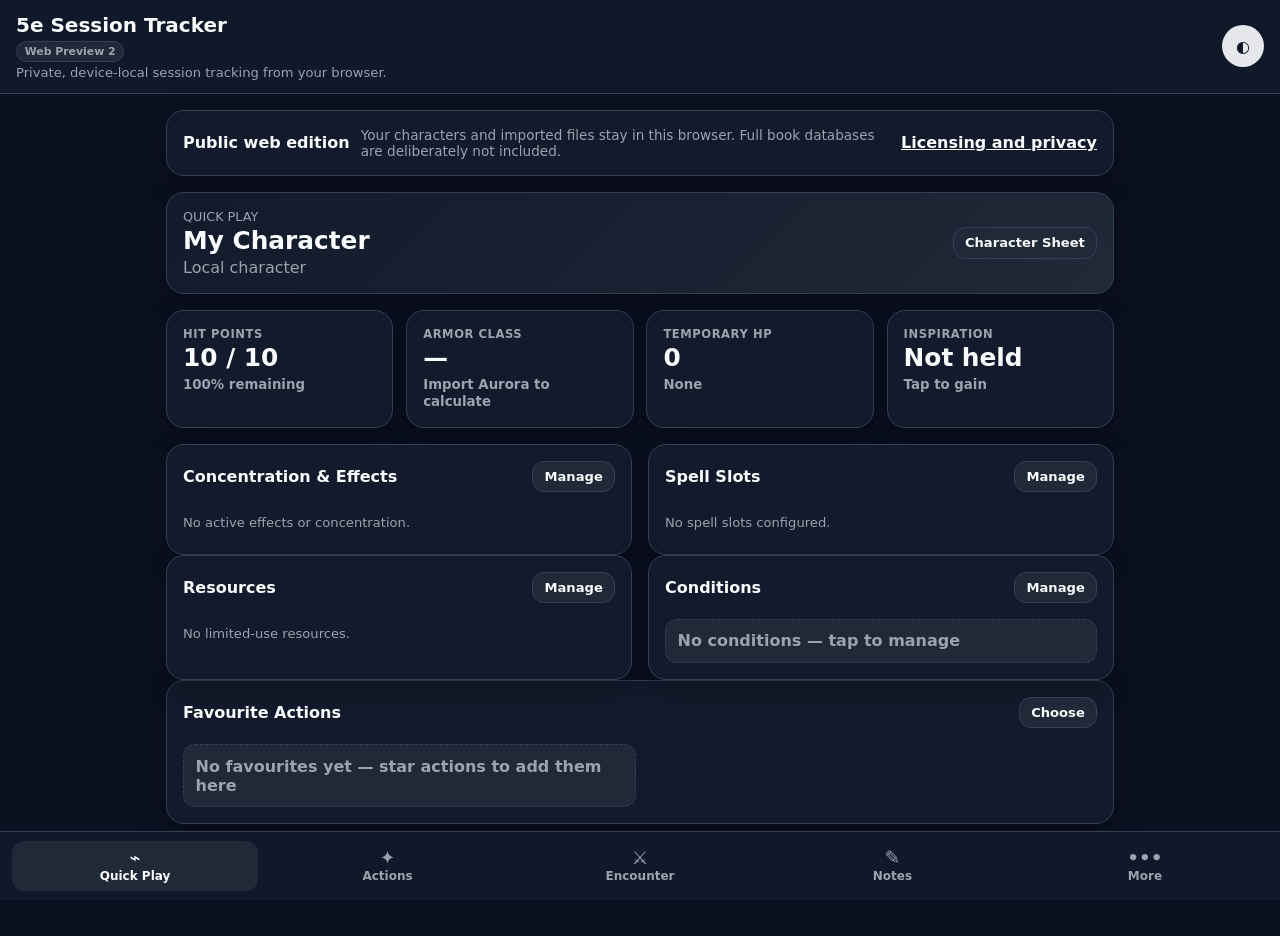
==== commit 7bb9b0d8: "Fixed Health and AC" ====
--- a/index.html
+++ b/index.html
@@ -19,7 +19,7 @@
   <header class="app-header">
     <div>
       <h1>5e Session Tracker</h1>
-      <div id="appVersionBadge" class="app-version-badge">Web Preview 1</div>
+      <div id="appVersionBadge" class="app-version-badge">Web Preview 2</div>
       <p class="sub">Private, device-local session tracking from your browser.</p>
     </div>
     <button id="themeBtn" class="icon-btn" aria-label="Toggle theme">◐</button>
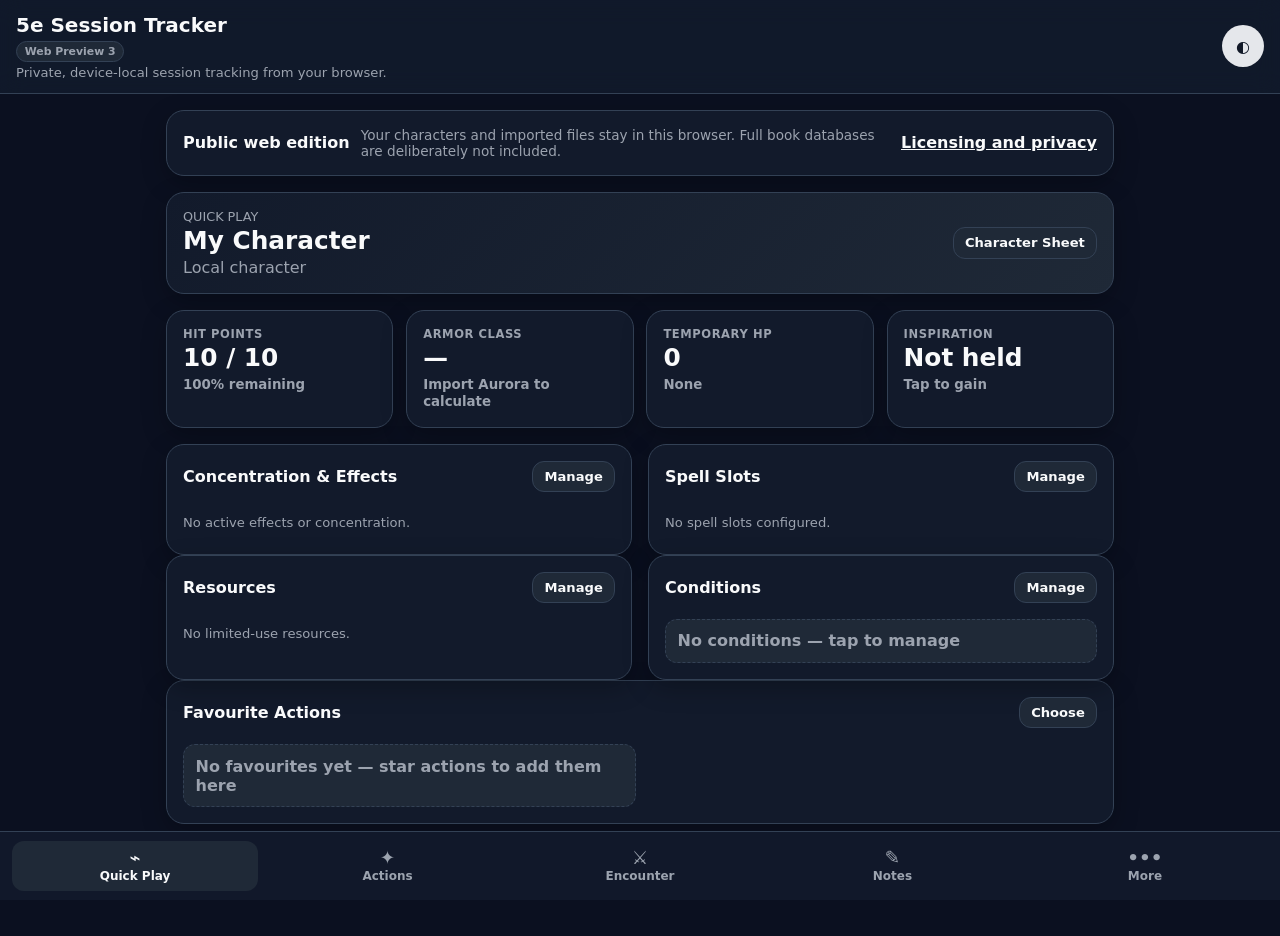
==== commit ebaf4e5a: "Again fixed HP and AC" ====
--- a/index.html
+++ b/index.html
@@ -19,7 +19,7 @@
   <header class="app-header">
     <div>
       <h1>5e Session Tracker</h1>
-      <div id="appVersionBadge" class="app-version-badge">Web Preview 2</div>
+      <div id="appVersionBadge" class="app-version-badge">Web Preview 3</div>
       <p class="sub">Private, device-local session tracking from your browser.</p>
     </div>
     <button id="themeBtn" class="icon-btn" aria-label="Toggle theme">◐</button>
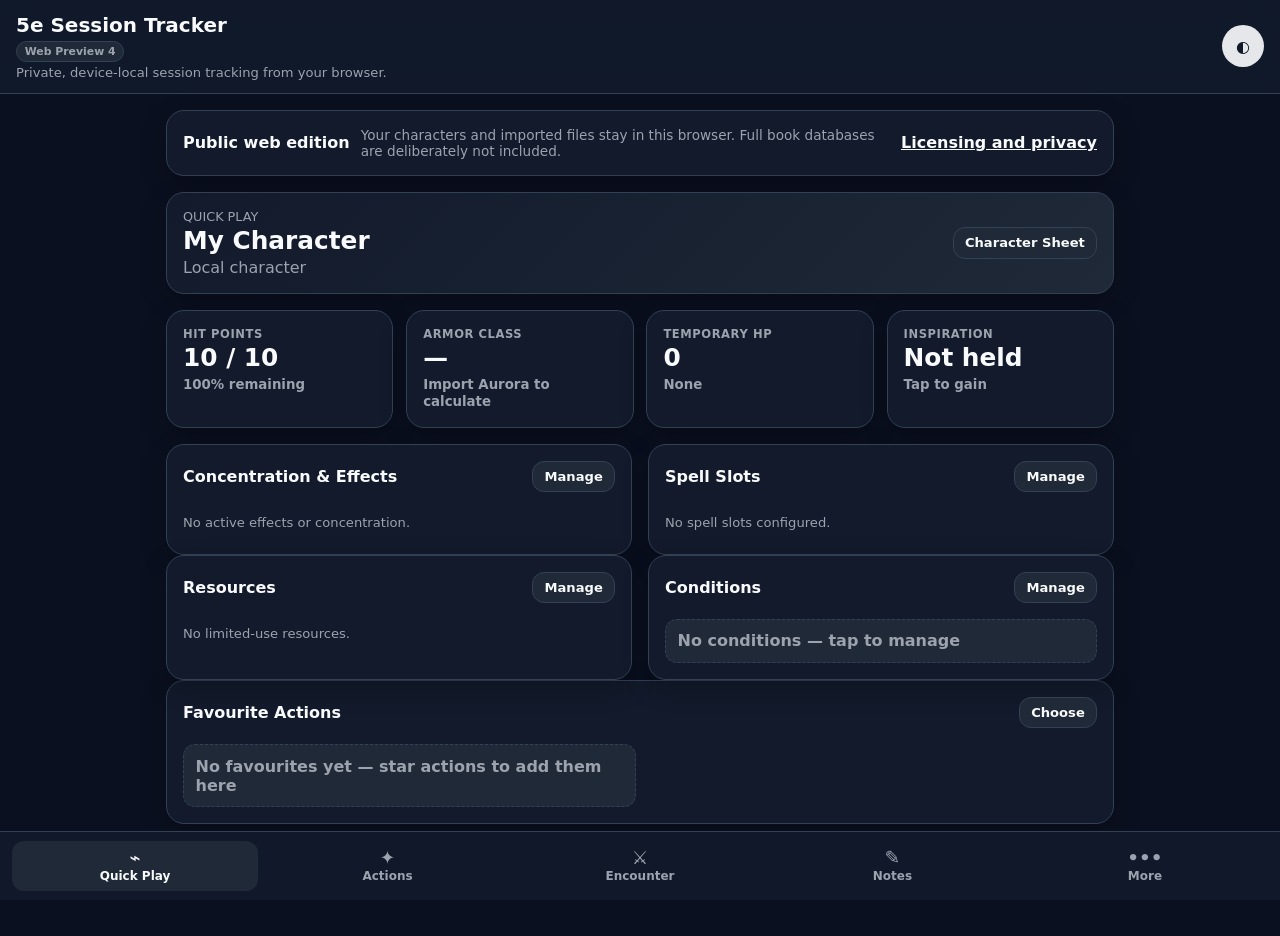
==== commit 9e675dc8: "AC HP" ====
--- a/index.html
+++ b/index.html
@@ -19,7 +19,7 @@
   <header class="app-header">
     <div>
       <h1>5e Session Tracker</h1>
-      <div id="appVersionBadge" class="app-version-badge">Web Preview 3</div>
+      <div id="appVersionBadge" class="app-version-badge">Web Preview 4</div>
       <p class="sub">Private, device-local session tracking from your browser.</p>
     </div>
     <button id="themeBtn" class="icon-btn" aria-label="Toggle theme">◐</button>
